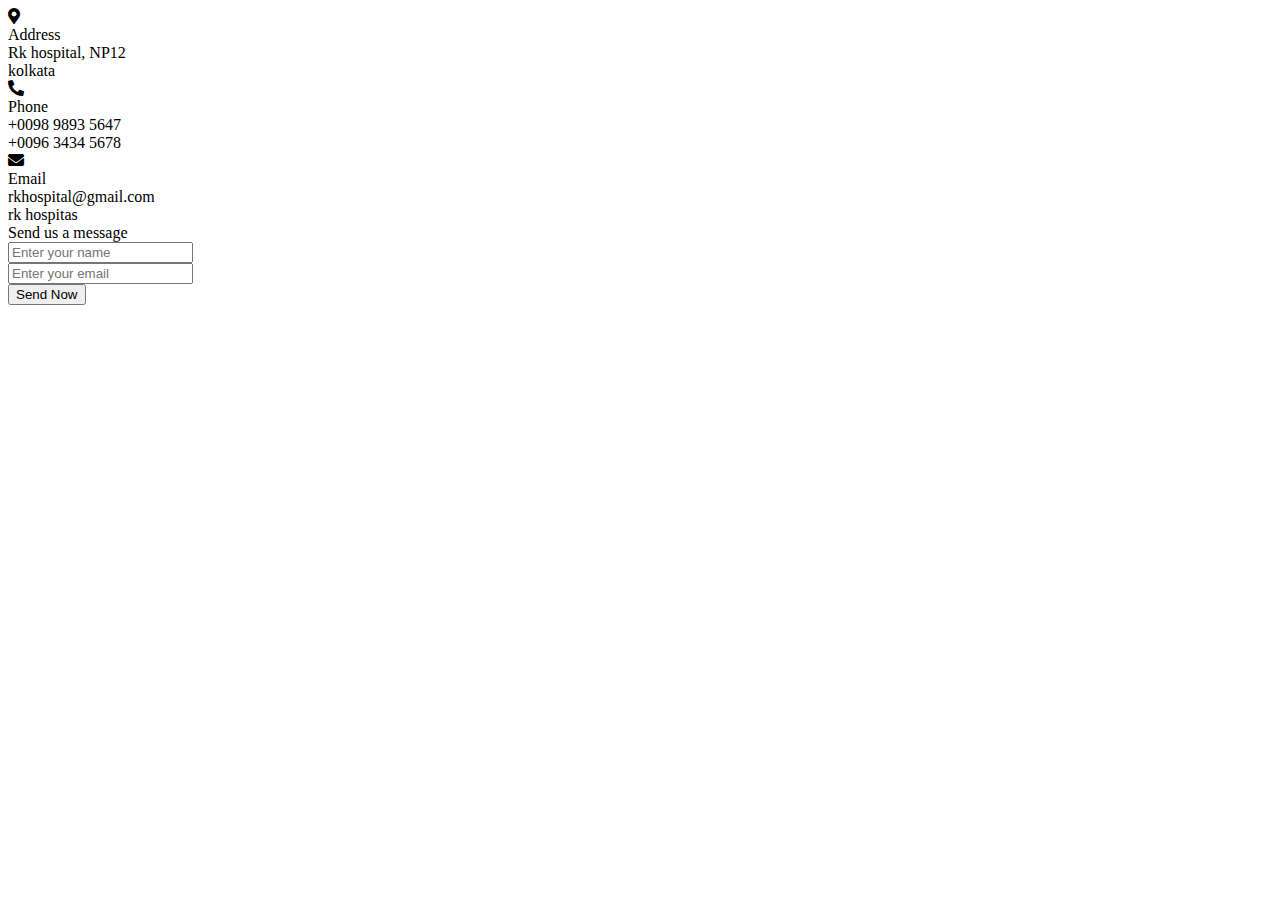
==== contact.html @ 94e0c45c "Add files via upload" ====
<!DOCTYPE html>

<html lang="en" dir="ltr">
  <head>
    <meta charset="UTF-8">
   
    <link rel="stylesheet" href="contact.css">
    
    <link rel="stylesheet" href="https://cdnjs.cloudflare.com/ajax/libs/font-awesome/5.15.2/css/all.min.css"/>
     <meta name="viewport" content="width=device-width, initial-scale=1.0">
   </head>
<body>
  <div class="container">
    <div class="content">
      <div class="left-side">
        <div class="address details">
          <i class="fas fa-map-marker-alt"></i>
          <div class="topic">Address</div>
          <div class="text-one">Rk hospital, NP12</div>
          <div class="text-two">kolkata</div>
        </div>
        <div class="phone details">
          <i class="fas fa-phone-alt"></i>
          <div class="topic">Phone</div>
          <div class="text-one">+0098 9893 5647</div>
          <div class="text-two">+0096 3434 5678</div>
        </div>
        <div class="email details">
          <i class="fas fa-envelope"></i>
          <div class="topic">Email</div>
          <div class="text-one">rkhospital@gmail.com</div>
          <div class="text-two">rk hospitas</div>
        </div>
      </div>
      <div class="right-side">
        <div class="topic-text">Send us a message</div>
        
      <form action="#">
        <div class="input-box">
          <input type="text" placeholder="Enter your name">
        </div>
        <div class="input-box">
          <input type="text" placeholder="Enter your email">
        </div>
        <div class="input-box message-box">
          
        </div>
        <div class="button">
          <input type="button" value="Send Now" >
        </div>
      </form>
    </div>
    </div>
  </div>
</body>
</html>
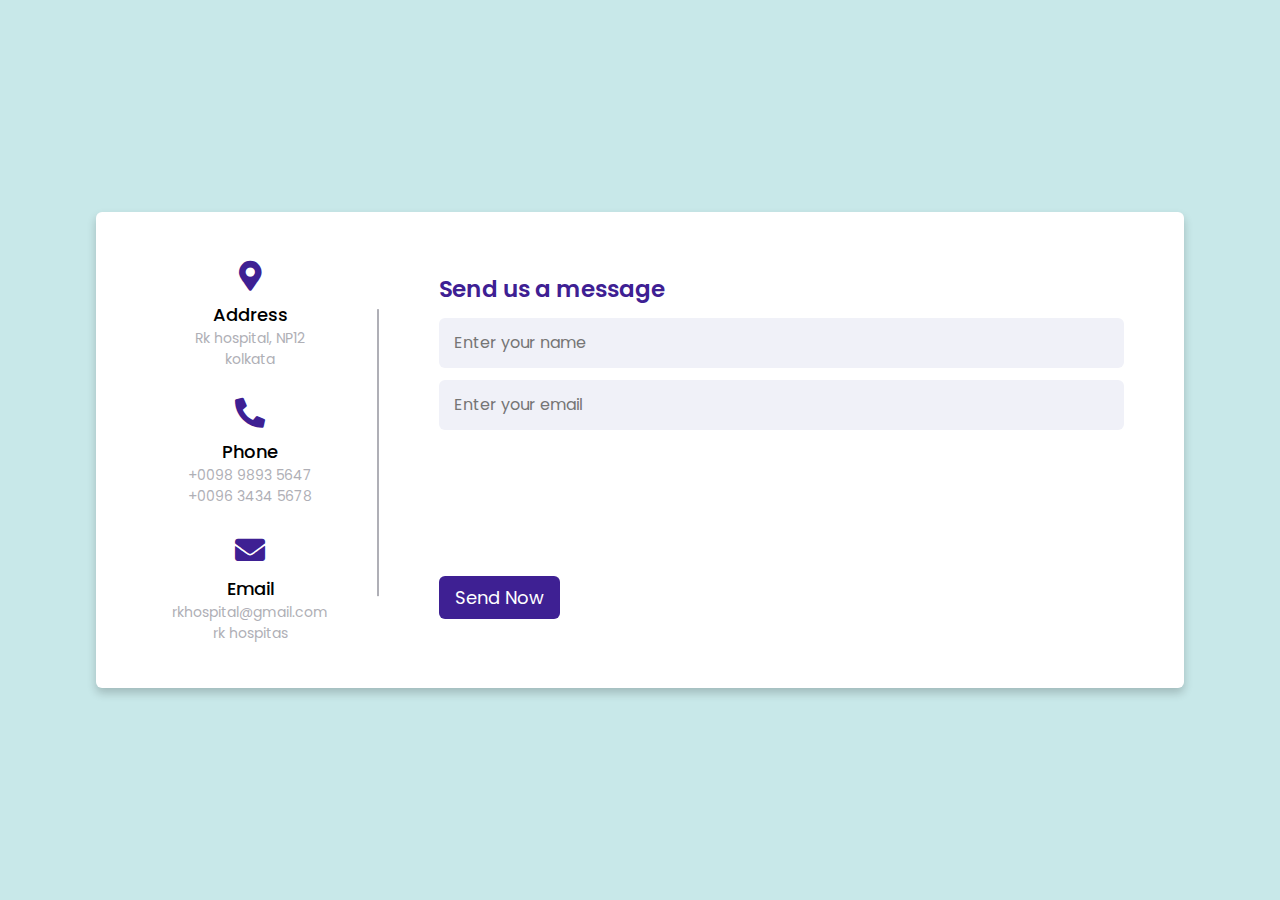
==== commit dee41736: "Update contact.html" ====
--- a/contact.html
+++ b/contact.html
@@ -4,7 +4,7 @@
   <head>
     <meta charset="UTF-8">
    
-    <link rel="stylesheet" href="contact.css">
+    <link rel="stylesheet" href="css/contact.css">
     
     <link rel="stylesheet" href="https://cdnjs.cloudflare.com/ajax/libs/font-awesome/5.15.2/css/all.min.css"/>
      <meta name="viewport" content="width=device-width, initial-scale=1.0">
--- a/css/contact.css
+++ b/css/contact.css
@@ -0,0 +1,150 @@
+
+@import url('https://fonts.googleapis.com/css2?family=Poppins:wght@200;300;400;500;600;700&display=swap');
+*{
+  margin: 0;
+  padding: 0;
+  box-sizing: border-box;
+  font-family: "Poppins" , sans-serif;
+}
+body{
+  min-height: 100vh;
+  width: 100%;
+  background: #c8e8e9;
+  display: flex;
+  align-items: center;
+  justify-content: center;
+}
+.container{
+  width: 85%;
+  background: #fff;
+  border-radius: 6px;
+  padding: 20px 60px 30px 40px;
+  box-shadow: 0 5px 10px rgba(0, 0, 0, 0.2);
+}
+.container .content{
+  display: flex;
+  align-items: center;
+  justify-content: space-between;
+}
+.container .content .left-side{
+  width: 25%;
+  height: 100%;
+  display: flex;
+  flex-direction: column;
+  align-items: center;
+  justify-content: center;
+  margin-top: 15px;
+  position: relative;
+}
+.content .left-side::before{
+  content: '';
+  position: absolute;
+  height: 70%;
+  width: 2px;
+  right: -15px;
+  top: 50%;
+  transform: translateY(-50%);
+  background: #afafb6;
+}
+.content .left-side .details{
+  margin: 14px;
+  text-align: center;
+}
+.content .left-side .details i{
+  font-size: 30px;
+  color: #3e2093;
+  margin-bottom: 10px;
+}
+.content .left-side .details .topic{
+  font-size: 18px;
+  font-weight: 500;
+}
+.content .left-side .details .text-one,
+.content .left-side .details .text-two{
+  font-size: 14px;
+  color: #afafb6;
+}
+.container .content .right-side{
+  width: 75%;
+  margin-left: 75px;
+}
+.content .right-side .topic-text{
+  font-size: 23px;
+  font-weight: 600;
+  color: #3e2093;
+}
+.right-side .input-box{
+  height: 50px;
+  width: 100%;
+  margin: 12px 0;
+}
+.right-side .input-box input,
+.right-side .input-box textarea{
+  height: 100%;
+  width: 100%;
+  border: none;
+  outline: none;
+  font-size: 16px;
+  background: #F0F1F8;
+  border-radius: 6px;
+  padding: 0 15px;
+  resize: none;
+}
+.right-side .message-box{
+  min-height: 110px;
+}
+.right-side .input-box textarea{
+  padding-top: 6px;
+}
+.right-side .button{
+  display: inline-block;
+  margin-top: 12px;
+}
+.right-side .button input[type="button"]{
+  color: #fff;
+  font-size: 18px;
+  outline: none;
+  border: none;
+  padding: 8px 16px;
+  border-radius: 6px;
+  background: #3e2093;
+  cursor: pointer;
+  transition: all 0.3s ease;
+}
+.button input[type="button"]:hover{
+  background: #5029bc;
+}
+
+@media (max-width: 950px) {
+  .container{
+    width: 90%;
+    padding: 30px 40px 40px 35px ;
+  }
+  .container .content .right-side{
+   width: 75%;
+   margin-left: 55px;
+}
+}
+@media (max-width: 820px) {
+  .container{
+    margin: 40px 0;
+    height: 100%;
+  }
+  .container .content{
+    flex-direction: column-reverse;
+  }
+ .container .content .left-side{
+   width: 100%;
+   flex-direction: row;
+   margin-top: 40px;
+   justify-content: center;
+   flex-wrap: wrap;
+ }
+ .container .content .left-side::before{
+   display: none;
+ }
+ .container .content .right-side{
+   width: 100%;
+   margin-left: 0;
+ }
+}
